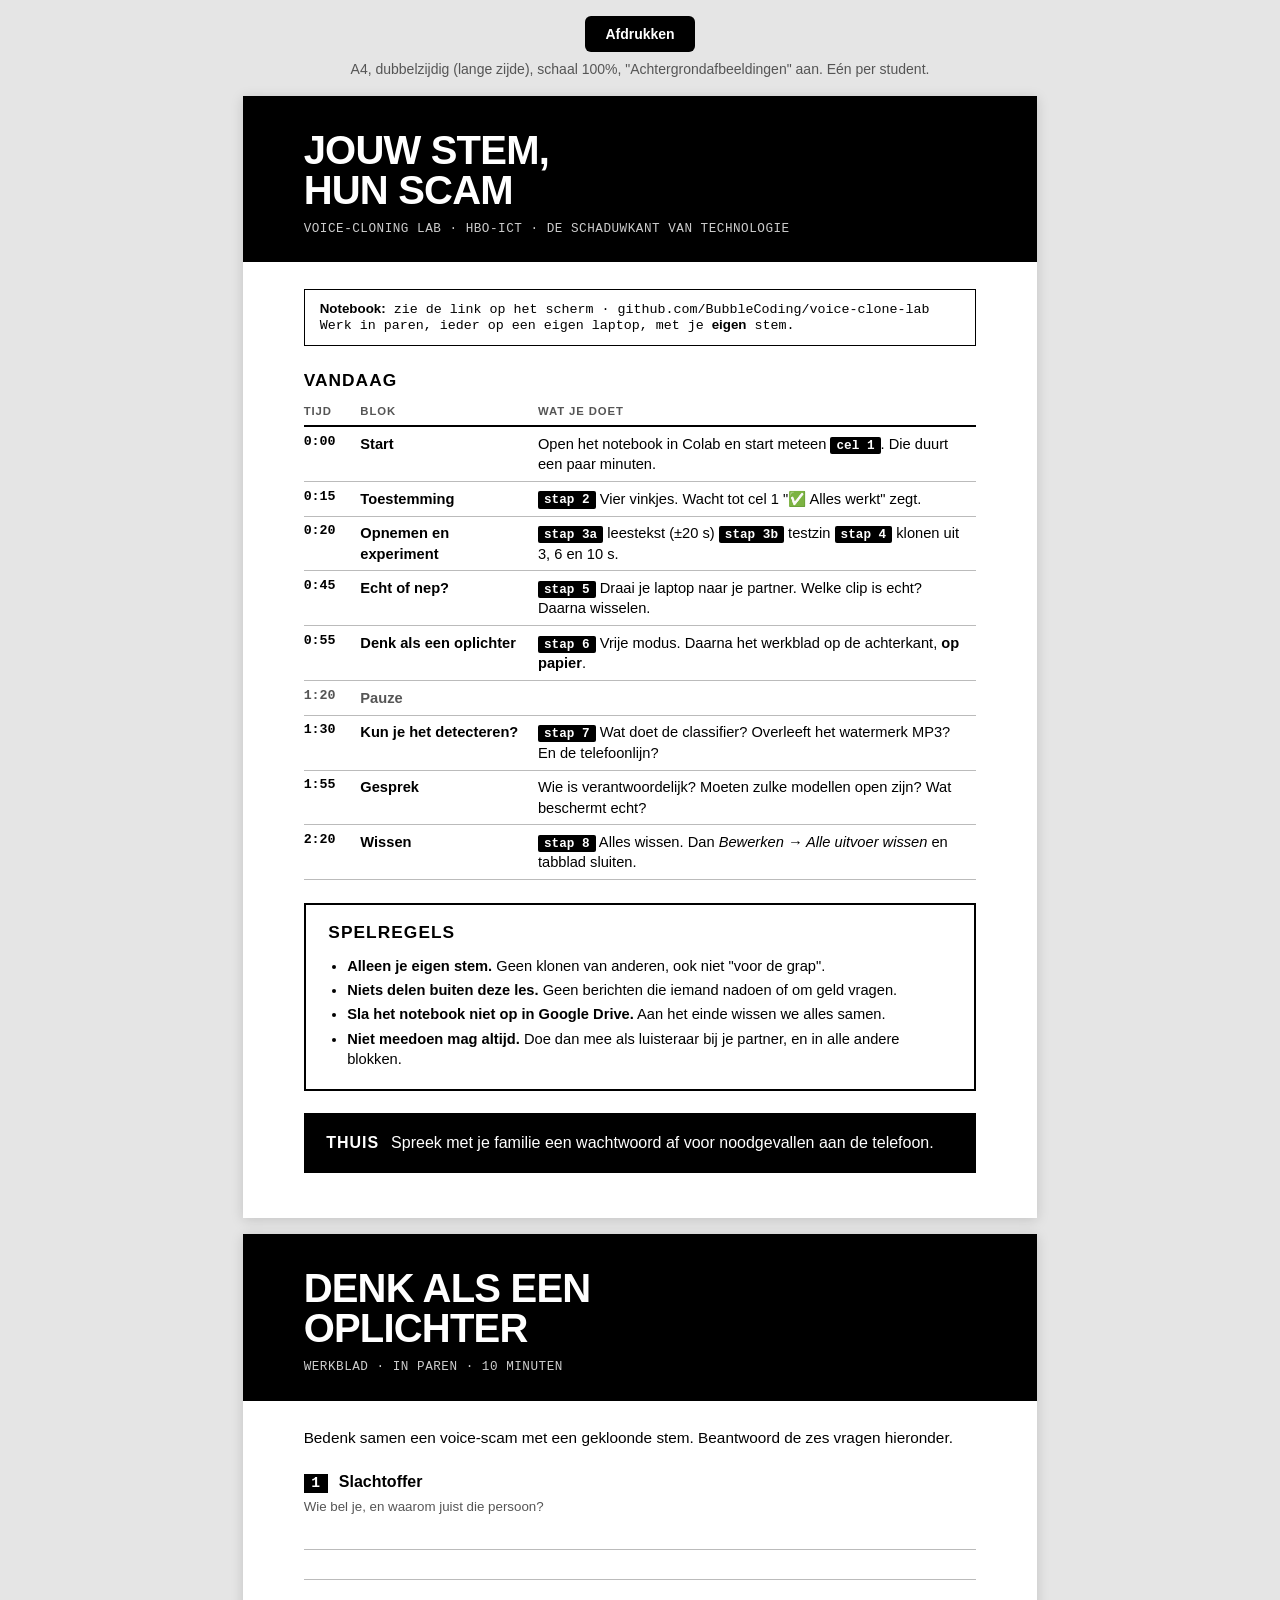
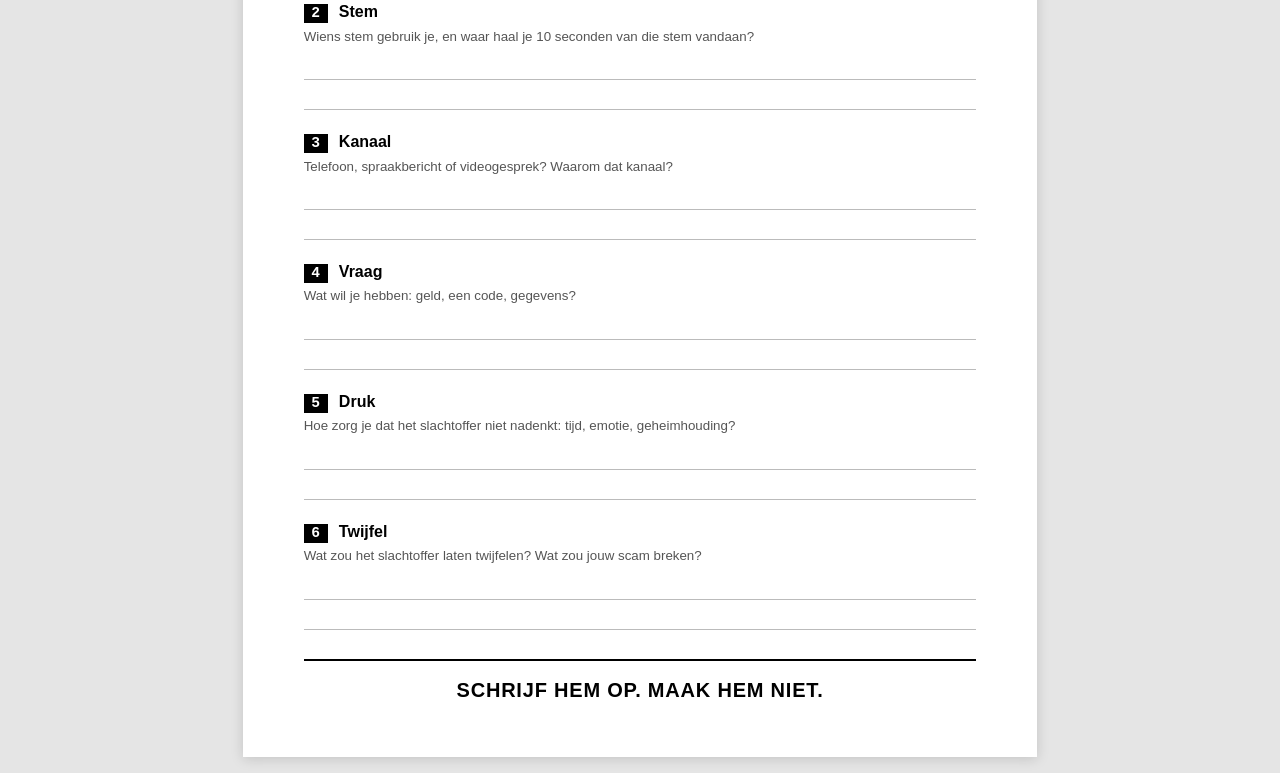
==== handout/handout.html @ a615ec86 "Printable HTML handout and a Dark Tech slide rundown handout/handout.html replaces handout.md: two A" ====
<!doctype html>
<html lang="nl">
<head>
<meta charset="utf-8">
<meta name="viewport" content="width=device-width, initial-scale=1">
<title>Jouw stem, hun scam: handout</title>
<style>
  :root {
    --ink: #000;
    --muted: #555;
    --line: #bbb;
    --sans: "Inter", "Helvetica Neue", Arial, sans-serif;
    --mono: "SF Mono", Menlo, Consolas, monospace;
  }
  * { box-sizing: border-box; }
  @page { size: A4; margin: 0; }
  html { -webkit-print-color-adjust: exact; print-color-adjust: exact; }
  body { margin: 0; background: #e5e5e5; color: var(--ink); font: 11pt/1.4 var(--sans); }

  .toolbar { text-align: center; padding: 16px; font-size: 14px; }
  .toolbar button { font: 600 14px var(--sans); padding: 10px 20px; border: 0; border-radius: 6px; background: #000; color: #fff; cursor: pointer; }
  .toolbar p { margin: 8px 0 0; color: var(--muted); }

  .page { width: 210mm; height: 297mm; margin: 0 auto 16px; padding: 0 16mm 14mm; background: #fff;
          display: flex; flex-direction: column; overflow: hidden; box-shadow: 0 2px 12px rgba(0,0,0,.15); }

  .band { background: #000; color: #fff; margin: 0 -16mm 7mm; padding: 9mm 16mm 7mm; }
  .band h1 { margin: 0; font-size: 30pt; font-weight: 900; letter-spacing: -0.02em; line-height: 1; text-transform: uppercase; }
  .band p { margin: 3mm 0 0; font: 9.5pt var(--mono); color: #ccc; letter-spacing: 0.04em; }

  h2 { font-size: 13pt; font-weight: 800; text-transform: uppercase; letter-spacing: 0.06em; margin: 0 0 3mm; }
  .link { font: 10pt var(--mono); margin: 0 0 6mm; padding: 3mm 4mm; border: 1.5px solid var(--ink); }
  .link b { font-family: var(--sans); }

  table { width: 100%; border-collapse: collapse; margin-bottom: 6mm; }
  th { text-align: left; font-size: 8.5pt; text-transform: uppercase; letter-spacing: 0.08em; color: var(--muted);
       border-bottom: 2px solid var(--ink); padding: 0 3mm 1.5mm 0; }
  td { vertical-align: top; padding: 1.7mm 3mm 1.7mm 0; border-bottom: 1px solid var(--line); }
  td.time { font: 600 10pt var(--mono); width: 15mm; }
  td.block { font-weight: 700; width: 47mm; }
  .step { font: 600 9.5pt var(--mono); background: #000; color: #fff; padding: 0.3mm 1.6mm; border-radius: 2px; white-space: nowrap; }
  tr.pause td { color: var(--muted); }

  .rules { border: 2px solid var(--ink); padding: 4mm 6mm; margin-bottom: 6mm; }
  .rules ul { margin: 0; padding-left: 5mm; }
  .rules li { margin: 1mm 0; }

  .home { margin-top: auto; background: #000; color: #fff; padding: 5mm 6mm; font-size: 12pt; }
  .home b { text-transform: uppercase; letter-spacing: 0.06em; margin-right: 2mm; }

  .intro { margin: 0 0 6mm; font-size: 11.5pt; }
    .q { display: flex; flex-direction: column; flex: 1; margin-bottom: 4mm; }
  .q h3 { margin: 0 0 1mm; font-size: 12pt; display: flex; gap: 3mm; align-items: baseline; }
  .q h3 .n { font: 700 11pt var(--mono); background: #000; color: #fff; padding: 0.4mm 2mm; }
  .q p { margin: 0 0 1mm; color: var(--muted); font-size: 10pt; }
  .q .lines { flex: 1; background-image: repeating-linear-gradient(to bottom, transparent 0, transparent calc(8mm - 1px), var(--line) calc(8mm - 1px), var(--line) 8mm); min-height: 16mm; }
  .slogan { text-align: center; font-size: 15pt; font-weight: 900; text-transform: uppercase; letter-spacing: 0.04em;
            border-top: 2px solid var(--ink); padding-top: 4mm; margin: 2mm 0 0; }

  @media print {
    body { background: #fff; }
    .toolbar { display: none; }
    .page { margin: 0; box-shadow: none; break-after: page; }
    .page:last-child { break-after: auto; }
  }
  @media screen and (max-width: 820px) {
    .page { width: 100%; height: auto; min-height: 0; padding: 0 16px 16px; }
    .band { margin: 0 -16px 24px; padding: 24px 16px; }
    .q .lines { min-height: 64px; }
  }
</style>
</head>
<body>

<div class="toolbar">
  <button onclick="window.print()">Afdrukken</button>
  <p>A4, dubbelzijdig (lange zijde), schaal 100%, "Achtergrondafbeeldingen" aan. Eén per student.</p>
</div>

<section class="page">
  <header class="band">
    <h1>Jouw stem,<br>hun scam</h1>
    <p>VOICE-CLONING LAB · HBO-ICT · DE SCHADUWKANT VAN TECHNOLOGIE</p>
  </header>

  <div class="link"><b>Notebook:</b> zie de link op het scherm · github.com/BubbleCoding/voice-clone-lab<br>
    Werk in paren, ieder op een eigen laptop, met je <b>eigen</b> stem.</div>

  <h2>Vandaag</h2>
  <table>
    <thead><tr><th>Tijd</th><th>Blok</th><th>Wat je doet</th></tr></thead>
    <tbody>
      <tr><td class="time">0:00</td><td class="block">Start</td><td>Open het notebook in Colab en start meteen <span class="step">cel 1</span>. Die duurt een paar minuten.</td></tr>
      <tr><td class="time">0:15</td><td class="block">Toestemming</td><td><span class="step">stap 2</span> Vier vinkjes. Wacht tot cel 1 "✅ Alles werkt" zegt.</td></tr>
      <tr><td class="time">0:20</td><td class="block">Opnemen en experiment</td><td><span class="step">stap 3a</span> leestekst (±20 s) <span class="step">stap 3b</span> testzin <span class="step">stap 4</span> klonen uit 3, 6 en 10 s.</td></tr>
      <tr><td class="time">0:45</td><td class="block">Echt of nep?</td><td><span class="step">stap 5</span> Draai je laptop naar je partner. Welke clip is echt? Daarna wisselen.</td></tr>
      <tr><td class="time">0:55</td><td class="block">Denk als een oplichter</td><td><span class="step">stap 6</span> Vrije modus. Daarna het werkblad op de achterkant, <b>op papier</b>.</td></tr>
      <tr class="pause"><td class="time">1:20</td><td class="block">Pauze</td><td></td></tr>
      <tr><td class="time">1:30</td><td class="block">Kun je het detecteren?</td><td><span class="step">stap 7</span> Wat doet de classifier? Overleeft het watermerk MP3? En de telefoonlijn?</td></tr>
      <tr><td class="time">1:55</td><td class="block">Gesprek</td><td>Wie is verantwoordelijk? Moeten zulke modellen open zijn? Wat beschermt echt?</td></tr>
      <tr><td class="time">2:20</td><td class="block">Wissen</td><td><span class="step">stap 8</span> Alles wissen. Dan <i>Bewerken → Alle uitvoer wissen</i> en tabblad sluiten.</td></tr>
    </tbody>
  </table>

  <div class="rules">
    <h2>Spelregels</h2>
    <ul>
      <li><b>Alleen je eigen stem.</b> Geen klonen van anderen, ook niet "voor de grap".</li>
      <li><b>Niets delen buiten deze les.</b> Geen berichten die iemand nadoen of om geld vragen.</li>
      <li><b>Sla het notebook niet op in Google Drive.</b> Aan het einde wissen we alles samen.</li>
      <li><b>Niet meedoen mag altijd.</b> Doe dan mee als luisteraar bij je partner, en in alle andere blokken.</li>
    </ul>
  </div>

  <div class="home"><b>Thuis</b> Spreek met je familie een wachtwoord af voor noodgevallen aan de telefoon.</div>
</section>

<section class="page">
  <header class="band">
    <h1>Denk als een<br>oplichter</h1>
    <p>WERKBLAD · IN PAREN · 10 MINUTEN</p>
  </header>

  <p class="intro">Bedenk samen een voice-scam met een gekloonde stem. Beantwoord de zes vragen hieronder.</p>

  <div class="q"><h3><span class="n">1</span>Slachtoffer</h3><p>Wie bel je, en waarom juist die persoon?</p><div class="lines"></div></div>
  <div class="q"><h3><span class="n">2</span>Stem</h3><p>Wiens stem gebruik je, en waar haal je 10 seconden van die stem vandaan?</p><div class="lines"></div></div>
  <div class="q"><h3><span class="n">3</span>Kanaal</h3><p>Telefoon, spraakbericht of videogesprek? Waarom dat kanaal?</p><div class="lines"></div></div>
  <div class="q"><h3><span class="n">4</span>Vraag</h3><p>Wat wil je hebben: geld, een code, gegevens?</p><div class="lines"></div></div>
  <div class="q"><h3><span class="n">5</span>Druk</h3><p>Hoe zorg je dat het slachtoffer niet nadenkt: tijd, emotie, geheimhouding?</p><div class="lines"></div></div>
  <div class="q"><h3><span class="n">6</span>Twijfel</h3><p>Wat zou het slachtoffer laten twijfelen? Wat zou jouw scam breken?</p><div class="lines"></div></div>

  <p class="slogan">Schrijf hem op. Maak hem niet.</p>
</section>

</body>
</html>
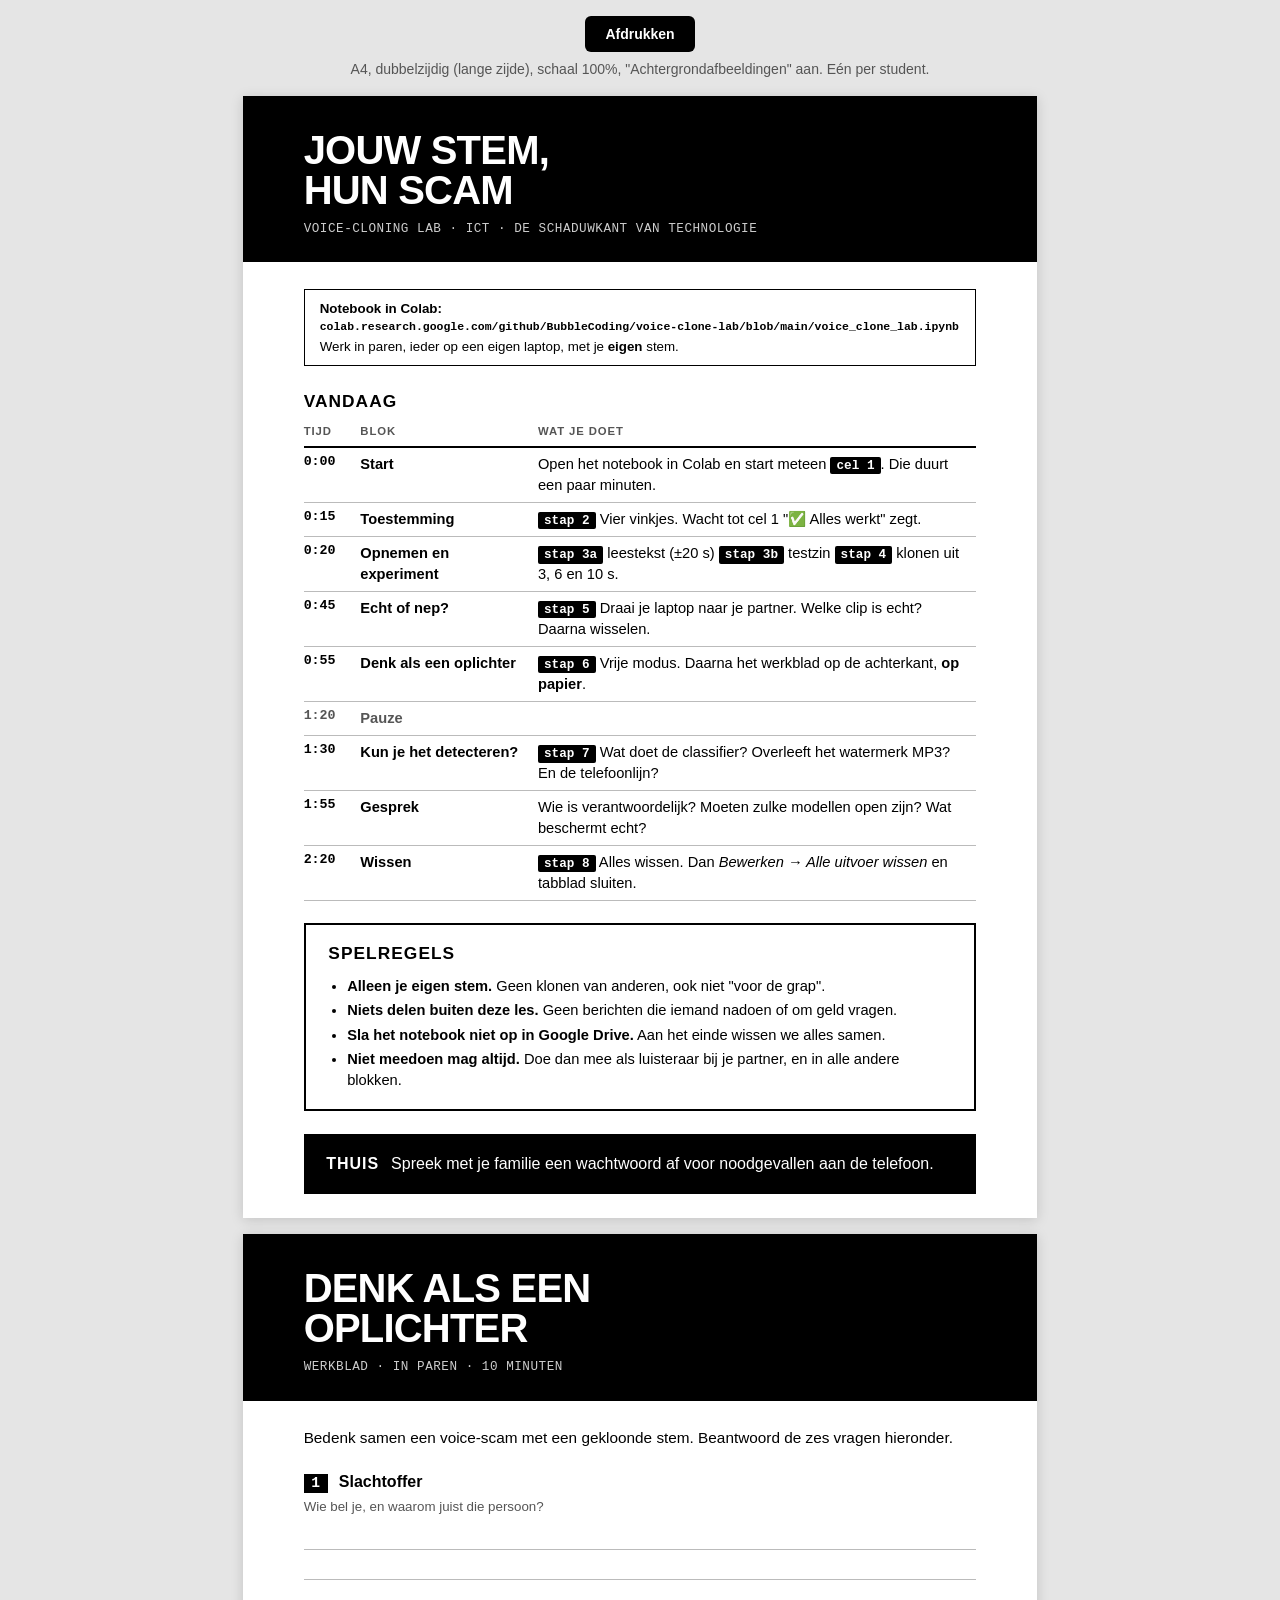
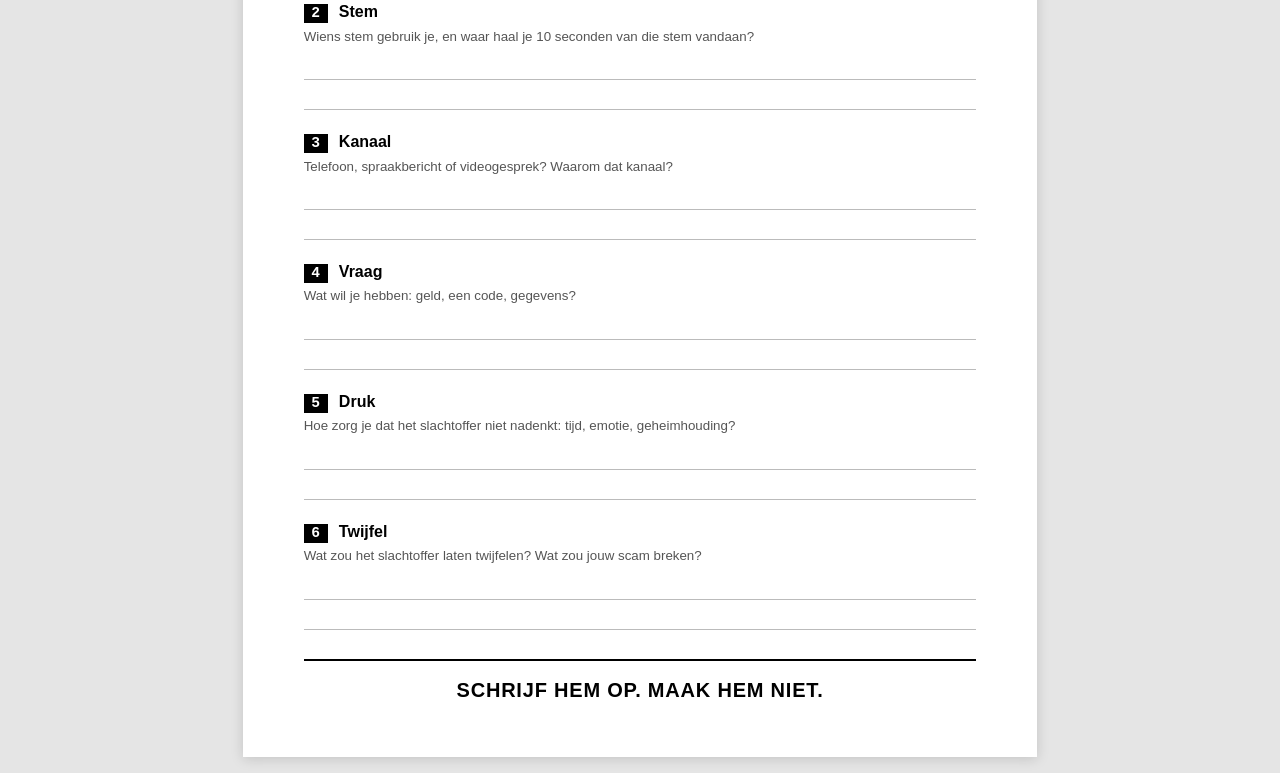
==== commit a7ad7ce2: "Handout: Colab link, and ICT instead of HBO-ICT Co-Authored-By: Claude Opus 5.5 <noreply@anthropic.c" ====
--- a/handout/handout.html
+++ b/handout/handout.html
@@ -29,8 +29,9 @@
   .band p { margin: 3mm 0 0; font: 9.5pt var(--mono); color: #ccc; letter-spacing: 0.04em; }
 
   h2 { font-size: 13pt; font-weight: 800; text-transform: uppercase; letter-spacing: 0.06em; margin: 0 0 3mm; }
-  .link { font: 10pt var(--mono); margin: 0 0 6mm; padding: 3mm 4mm; border: 1.5px solid var(--ink); }
+  .link { font: 10pt var(--sans); margin: 0 0 6mm; padding: 3mm 4mm; border: 1.5px solid var(--ink); }
   .link b { font-family: var(--sans); }
+  .link .url { display: block; margin: 1mm 0 1.5mm; font: 600 8.6pt var(--mono); white-space: nowrap; }
 
   table { width: 100%; border-collapse: collapse; margin-bottom: 6mm; }
   th { text-align: left; font-size: 8.5pt; text-transform: uppercase; letter-spacing: 0.08em; color: var(--muted);
@@ -80,10 +81,11 @@
 <section class="page">
   <header class="band">
     <h1>Jouw stem,<br>hun scam</h1>
-    <p>VOICE-CLONING LAB · HBO-ICT · DE SCHADUWKANT VAN TECHNOLOGIE</p>
+    <p>VOICE-CLONING LAB · ICT · DE SCHADUWKANT VAN TECHNOLOGIE</p>
   </header>
 
-  <div class="link"><b>Notebook:</b> zie de link op het scherm · github.com/BubbleCoding/voice-clone-lab<br>
+  <div class="link"><b>Notebook in Colab:</b>
+    <span class="url">colab.research.google.com/github/BubbleCoding/voice-clone-lab/blob/main/voice_clone_lab.ipynb</span>
     Werk in paren, ieder op een eigen laptop, met je <b>eigen</b> stem.</div>
 
   <h2>Vandaag</h2>
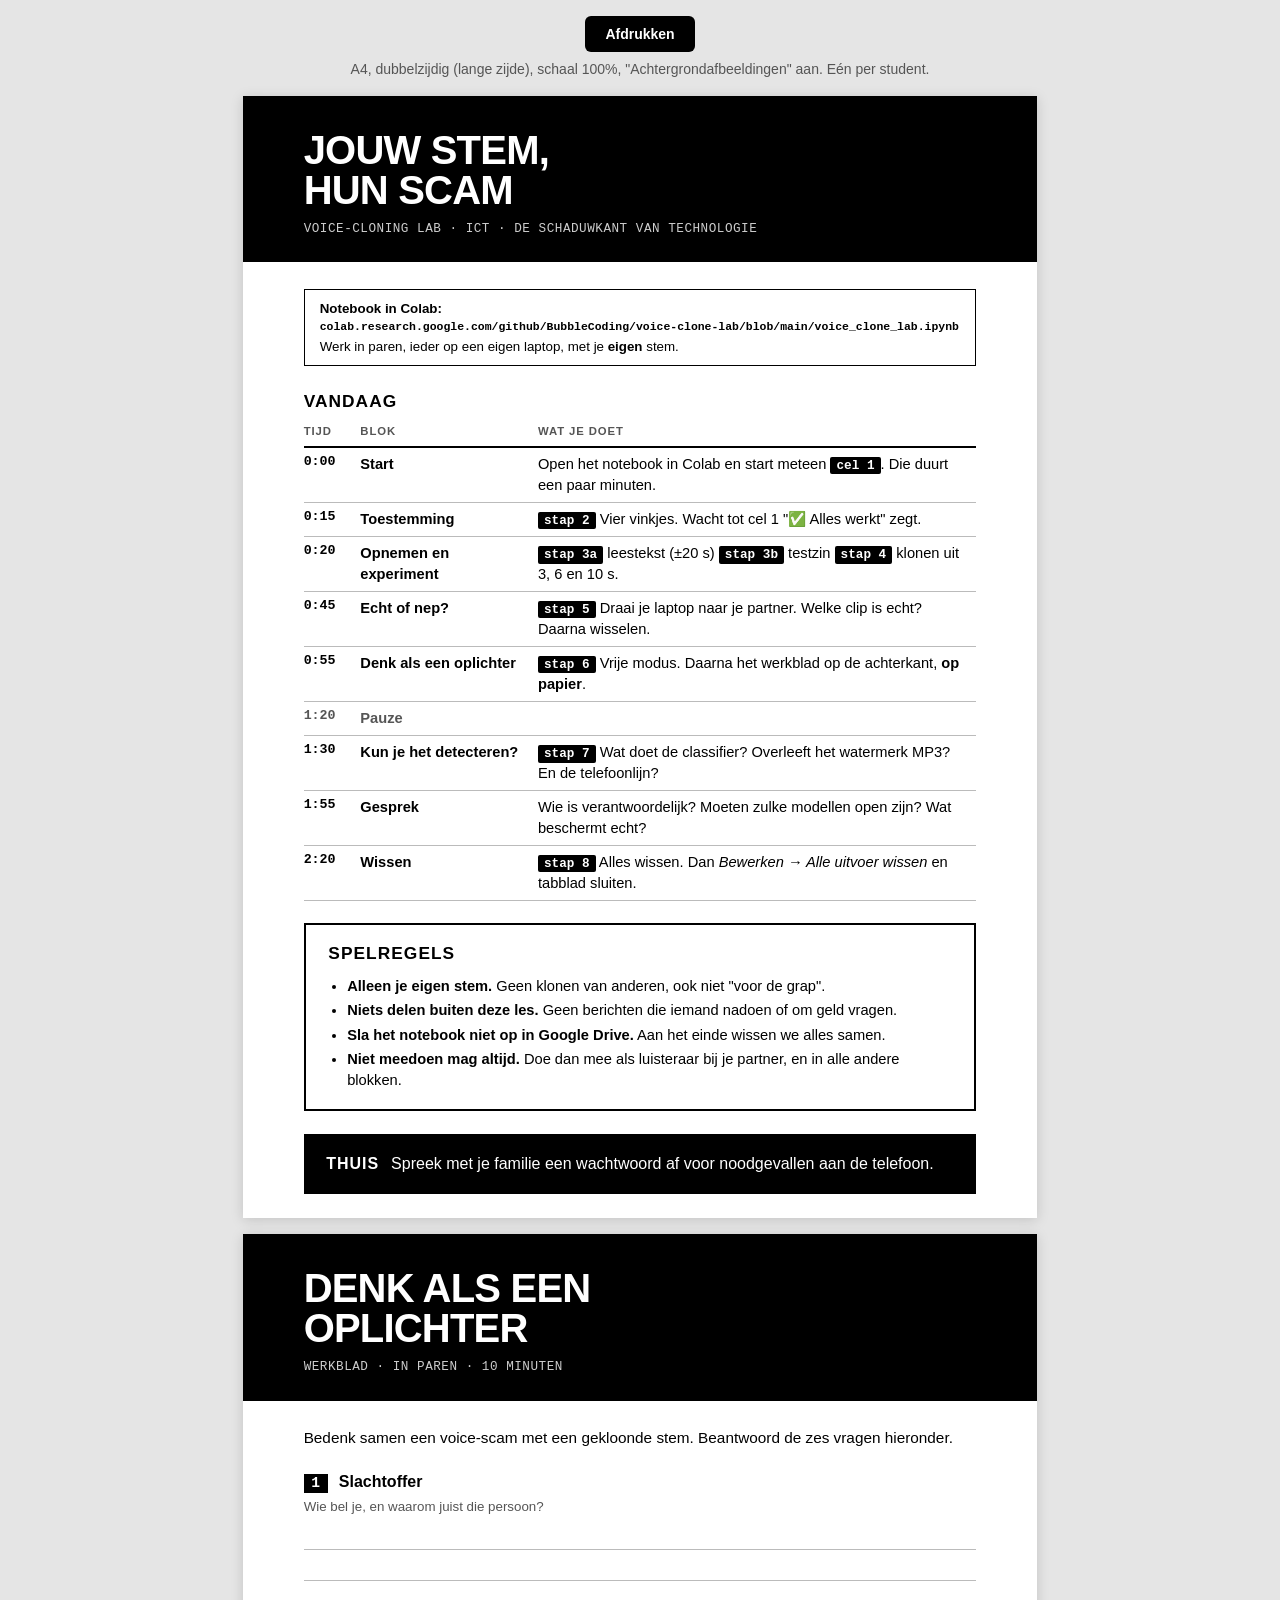
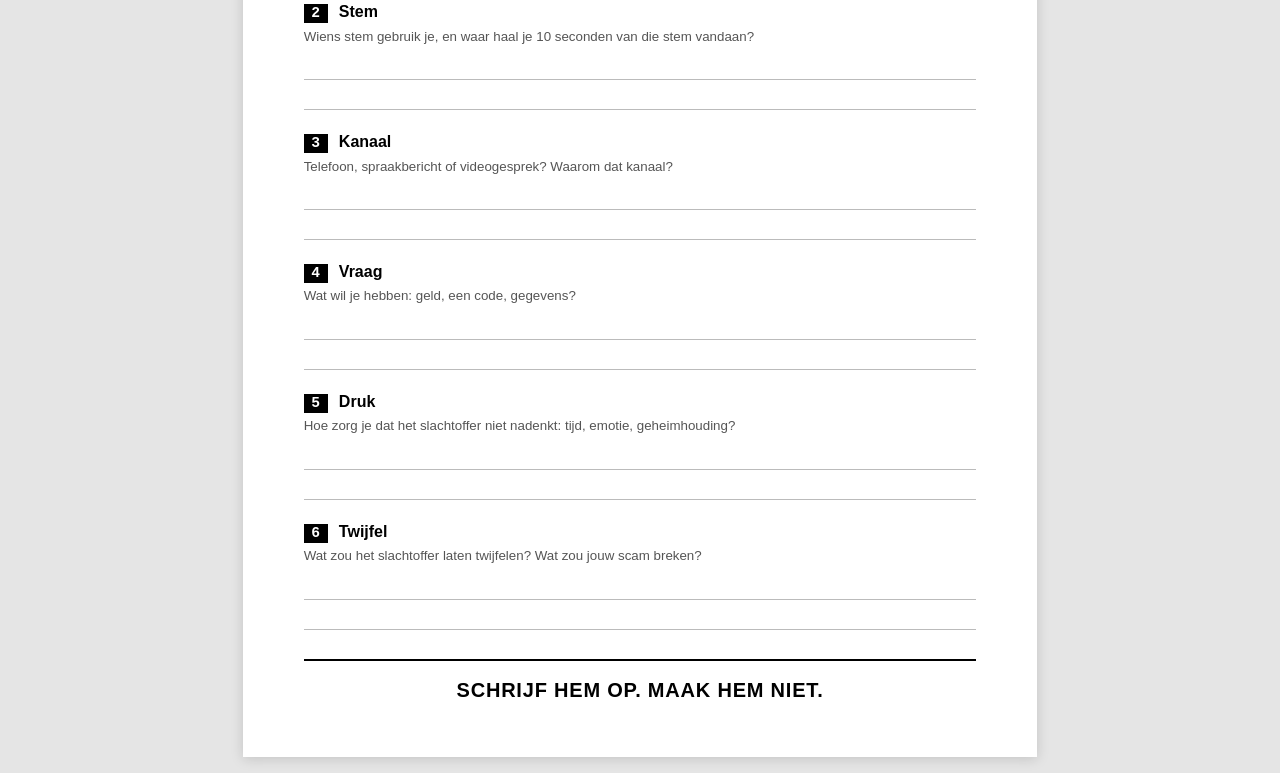
==== commit b8413c40: "Handout: ruled lines as borders so they print in every browser Co-Authored-By: Claude Opus 5.5 <nore" ====
--- a/handout/handout.html
+++ b/handout/handout.html
@@ -50,11 +50,13 @@
   .home b { text-transform: uppercase; letter-spacing: 0.06em; margin-right: 2mm; }
 
   .intro { margin: 0 0 6mm; font-size: 11.5pt; }
-    .q { display: flex; flex-direction: column; flex: 1; margin-bottom: 4mm; }
+  .q { display: flex; flex-direction: column; flex: 1; min-height: 0; margin-bottom: 4mm; }
   .q h3 { margin: 0 0 1mm; font-size: 12pt; display: flex; gap: 3mm; align-items: baseline; }
   .q h3 .n { font: 700 11pt var(--mono); background: #000; color: #fff; padding: 0.4mm 2mm; }
   .q p { margin: 0 0 1mm; color: var(--muted); font-size: 10pt; }
-  .q .lines { flex: 1; background-image: repeating-linear-gradient(to bottom, transparent 0, transparent calc(8mm - 1px), var(--line) calc(8mm - 1px), var(--line) 8mm); min-height: 16mm; }
+  /* Ruled lines as borders, not a background gradient: some browsers print gradients as solid blocks. */
+  .q .lines { flex: 1; min-height: 16mm; overflow: hidden; }
+  .q .lines i { display: block; height: 8mm; border-bottom: 1px solid var(--line); }
   .slogan { text-align: center; font-size: 15pt; font-weight: 900; text-transform: uppercase; letter-spacing: 0.04em;
             border-top: 2px solid var(--ink); padding-top: 4mm; margin: 2mm 0 0; }
 
@@ -125,12 +127,12 @@
 
   <p class="intro">Bedenk samen een voice-scam met een gekloonde stem. Beantwoord de zes vragen hieronder.</p>
 
-  <div class="q"><h3><span class="n">1</span>Slachtoffer</h3><p>Wie bel je, en waarom juist die persoon?</p><div class="lines"></div></div>
-  <div class="q"><h3><span class="n">2</span>Stem</h3><p>Wiens stem gebruik je, en waar haal je 10 seconden van die stem vandaan?</p><div class="lines"></div></div>
-  <div class="q"><h3><span class="n">3</span>Kanaal</h3><p>Telefoon, spraakbericht of videogesprek? Waarom dat kanaal?</p><div class="lines"></div></div>
-  <div class="q"><h3><span class="n">4</span>Vraag</h3><p>Wat wil je hebben: geld, een code, gegevens?</p><div class="lines"></div></div>
-  <div class="q"><h3><span class="n">5</span>Druk</h3><p>Hoe zorg je dat het slachtoffer niet nadenkt: tijd, emotie, geheimhouding?</p><div class="lines"></div></div>
-  <div class="q"><h3><span class="n">6</span>Twijfel</h3><p>Wat zou het slachtoffer laten twijfelen? Wat zou jouw scam breken?</p><div class="lines"></div></div>
+  <div class="q"><h3><span class="n">1</span>Slachtoffer</h3><p>Wie bel je, en waarom juist die persoon?</p><div class="lines"><i></i><i></i><i></i><i></i><i></i><i></i><i></i><i></i></div></div>
+  <div class="q"><h3><span class="n">2</span>Stem</h3><p>Wiens stem gebruik je, en waar haal je 10 seconden van die stem vandaan?</p><div class="lines"><i></i><i></i><i></i><i></i><i></i><i></i><i></i><i></i></div></div>
+  <div class="q"><h3><span class="n">3</span>Kanaal</h3><p>Telefoon, spraakbericht of videogesprek? Waarom dat kanaal?</p><div class="lines"><i></i><i></i><i></i><i></i><i></i><i></i><i></i><i></i></div></div>
+  <div class="q"><h3><span class="n">4</span>Vraag</h3><p>Wat wil je hebben: geld, een code, gegevens?</p><div class="lines"><i></i><i></i><i></i><i></i><i></i><i></i><i></i><i></i></div></div>
+  <div class="q"><h3><span class="n">5</span>Druk</h3><p>Hoe zorg je dat het slachtoffer niet nadenkt: tijd, emotie, geheimhouding?</p><div class="lines"><i></i><i></i><i></i><i></i><i></i><i></i><i></i><i></i></div></div>
+  <div class="q"><h3><span class="n">6</span>Twijfel</h3><p>Wat zou het slachtoffer laten twijfelen? Wat zou jouw scam breken?</p><div class="lines"><i></i><i></i><i></i><i></i><i></i><i></i><i></i><i></i></div></div>
 
   <p class="slogan">Schrijf hem op. Maak hem niet.</p>
 </section>
